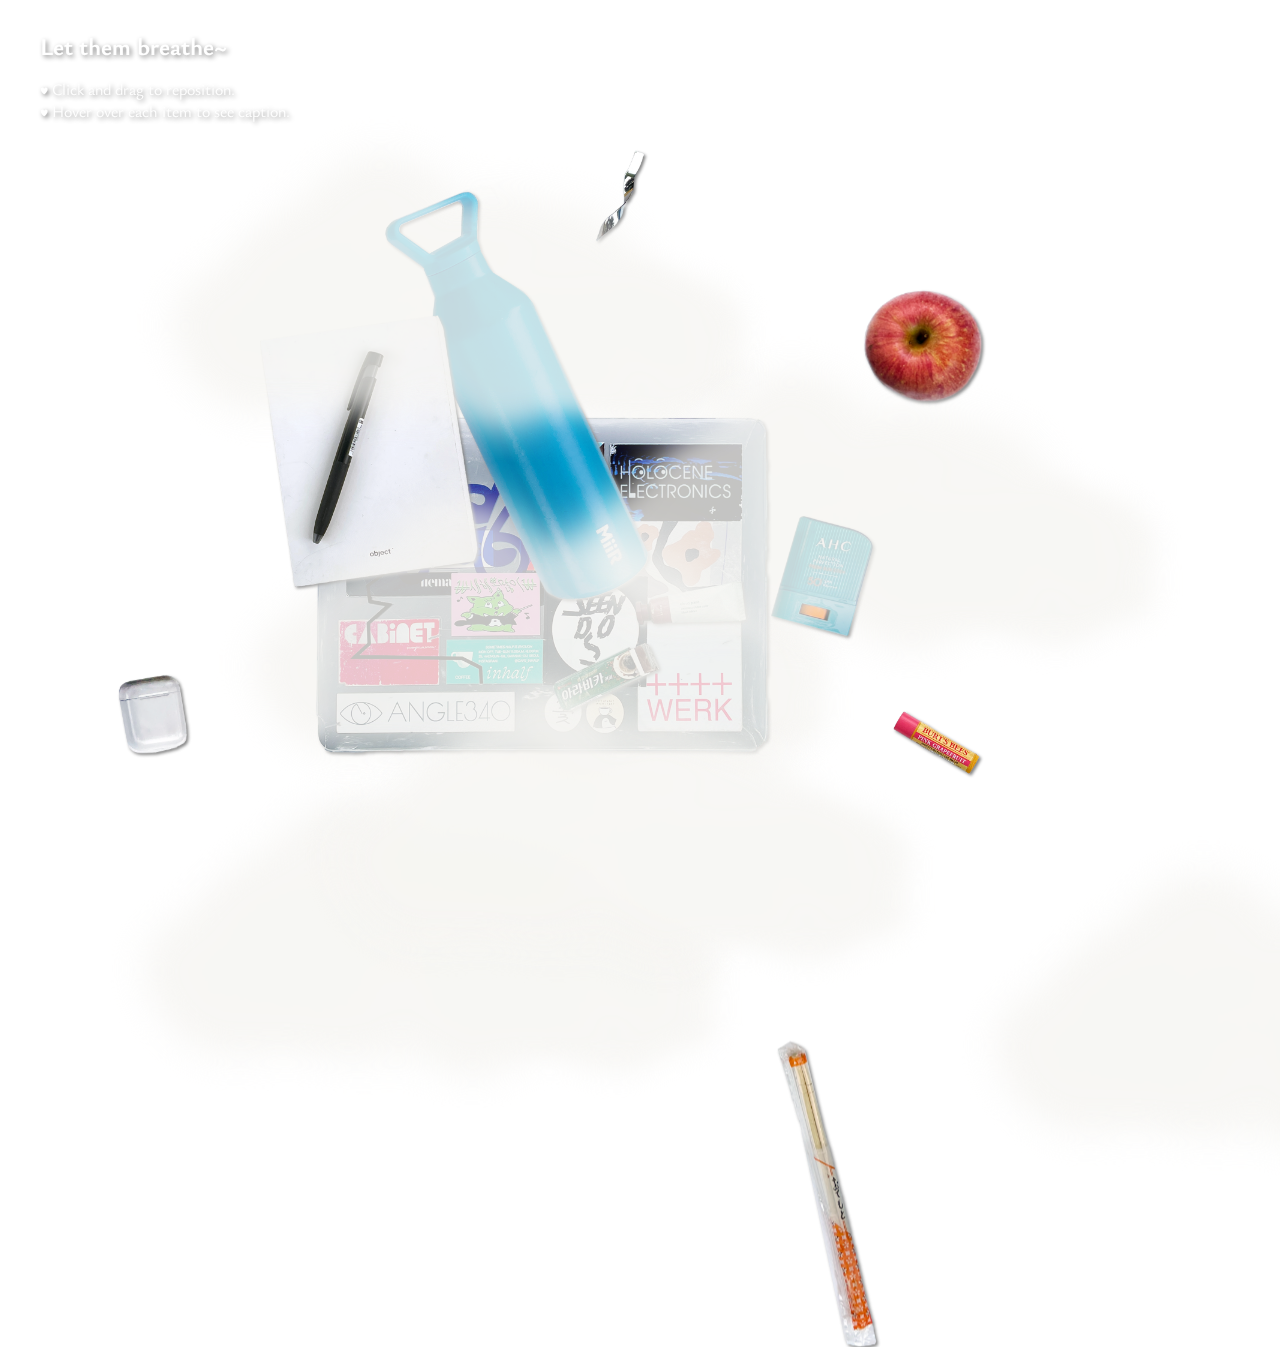
==== whatsinmybag/index.html @ 192b9053 "qq" ====
<!DOCTYPE html>
<html>
  <head>
    <title>what's out my bag?</title>
    <meta charset="utf-8" />
<link rel="stylesheet" type="text/css" href="./css/style.css" />
<script defer src="./js/java.js"></script>
<link rel="preconnect" href="https://fonts.googleapis.com">
<link rel="preconnect" href="https://fonts.gstatic.com" crossorigin>
<link href="https://fonts.googleapis.com/css2?family=Ysabeau:ital,wght@1,400&display=swap" rel="stylesheet">
</head>


<body onmousemove="drag(event)" onmouseup="dragEnd(event)">

  <img id="mac" class="draggable" src="./sources/mac.png" draggable="true" title="a laptop? or a sticker gallery? every laptop i've ever owned has been completely covered by stickers. they're like tattoos for my laptop." ondragstart="dragStart(event)">
  <img id="waterbottle" class="draggable" src="./sources/waterbottle.png" title="my favorite water bottle! beautifully designed by a socially- and environmentally-driven brand from seattle that i fancy." draggable="true" ondragstart="dragStart(event)">
  <img id="notes" class="draggable" src="./sources/notes.png" title="how i get organized...i much prefer pen and paper over digital notetaking." draggable="true" ondragstart="dragStart(event)">
  <img id="airpods" class="draggable" src="./sources/airpods.png" title="music is the essence of life!!!!!!!! ok no but i mean, living in seoul, i often find myself feeling overstimulated by various sounds and visuals. so many cars, signs, people...it can get pretty overwhelming. headphones are a helpful tool to minimize some of the distractions and control my senses." draggable="true" ondragstart="dragStart(event)">
  <img id="apple" class="draggable" src="./sources/apple.png" title="a snackity snack." draggable="true" ondragstart="dragStart(event)">
  <img id="blush" class="draggable" src="./sources/blush.png" title="a bit of blush on my cheeks so i can appear somewhat alive in this dark and gloomy, lifeless world...? just kidding." draggable="true" ondragstart="dragStart(event)">
  <img id="chapstick" class="draggable" src="./sources/chapstick.png" title="for soft, kissable lips, duh." draggable="true" ondragstart="dragStart(event)">
  <img id="chopsticks" class="draggable" src="./sources/chopsticks.png" title="sometimes i retrieve random items from somewhere and don't know what to do with them. so they reside in my bag for however long... this is that instance." draggable="true" ondragstart="dragStart(event)">
  <img id="earring" class="draggable" src="./sources/earring.png" title="an earring...just one." draggable="true" ondragstart="dragStart(event)">
  <img id="gum" class="draggable" src="./sources/gum.png" title="when i was little, my grandma would often ask me to go buy this specific coffee-flavored gum from the little corner. then we'd share it together. it's hard to find this particular gum nowadays, so it was a delightful surprise when i saw it at an old store one day. i keep it in my bag and only take a piece for very special occasions..." draggable="true" ondragstart="dragStart(event)">  
  <img id="meds" class="draggable" src="./sources/meds.png" title="i got prescription meds for my pollen allergies from a korean medicine clinic...but i never finish my meds so they ended up crumpled up in my bag :')" draggable="true" ondragstart="dragStart(event)">
  <img id="sunscreen" class="draggable" src="./sources/sunscreen.png" title="skin protection!" draggable="true" ondragstart="dragStart(event)">


<div class=cloud><img id="cloud" class="draggable" src="./sources/cloud.png" draggable="true" ondragstart="dragStart(event)"><img id="cloud" class="draggable" src="./sources/cloud.png" draggable="true" ondragstart="dragStart(event)"><img id="cloud" class="draggable" src="./sources/cloud.png" draggable="true" ondragstart="dragStart(event)"><img id="cloud" class="draggable" src="./sources/cloud.png" draggable="true" ondragstart="dragStart(event)"><img id="cloud" class="draggable" src="./sources/cloud.png" draggable="true" ondragstart="dragStart(event)"><img id="cloud" class="draggable" src="./sources/cloud.png" draggable="true" ondragstart="dragStart(event)">
</div>


<video id="background-video" autoplay loop muted>
  <source src="sources/bg2.mp4"/>


    </video>
<p><h1>Let them breathe~</h1>
  <font size=2px>♥</font> Click and drag to reposition.<br><font size=2px>♥</font> Hover over each item to see caption.</p></span>

  </body>
</html>
---- whatsinmybag/css/style.css ----
body {
  font-family: 'Ysabeau', sans-serif;
  font-size: 16px;
  padding-top: 6px;
  text-align: left;
  justify-content: left;
  margin-left: 40px;
  color: #ffffff;
  text-shadow: 2px 2px 5px grey;
}

h1 {
  font-family: 'Ysabeau', sans-serif;
  font-size: 24px;
}


#background-video {
  width: 100vw;
  height: 100vh;
  object-fit: cover;
  position: fixed;
  left: 0;
  right: 0;
  top: 0;
  bottom: 0;
  z-index: -2;
}

.draggable {
  cursor: grab;
  position: absolute;
}

.draggable:active {
  cursor: grabbing;
}

#cloud {
  opacity: 80%;
  filter: blur(5px);
  transform: scale(0.9);
  animation: none;
  transition: transform 0.7s ease-in-out;
}

#cloud:hover {
  transform: scale(1.2);
}

 img {
      transition: transform 0.3s ease-in-out;
      transform: scale(0.3);
      animation: floating 2.5s ease-in-out infinite;
  -webkit-
      filter: drop-shadow(6px 6px 6px grey);
      filter: drop-shadow(6px 6px 6px grey);
      position: absolute;
     bottom: 0;
     left: 0;
   }



/* Define the animation */
@keyframes floating {
  0% {
    transform: translateY(0) scale(0.3);
  }
  50% {
    transform: translateY(-15px) scale(0.32);
  }
  100% {
    transform: translateY(0) scale(0.3);
  }
}
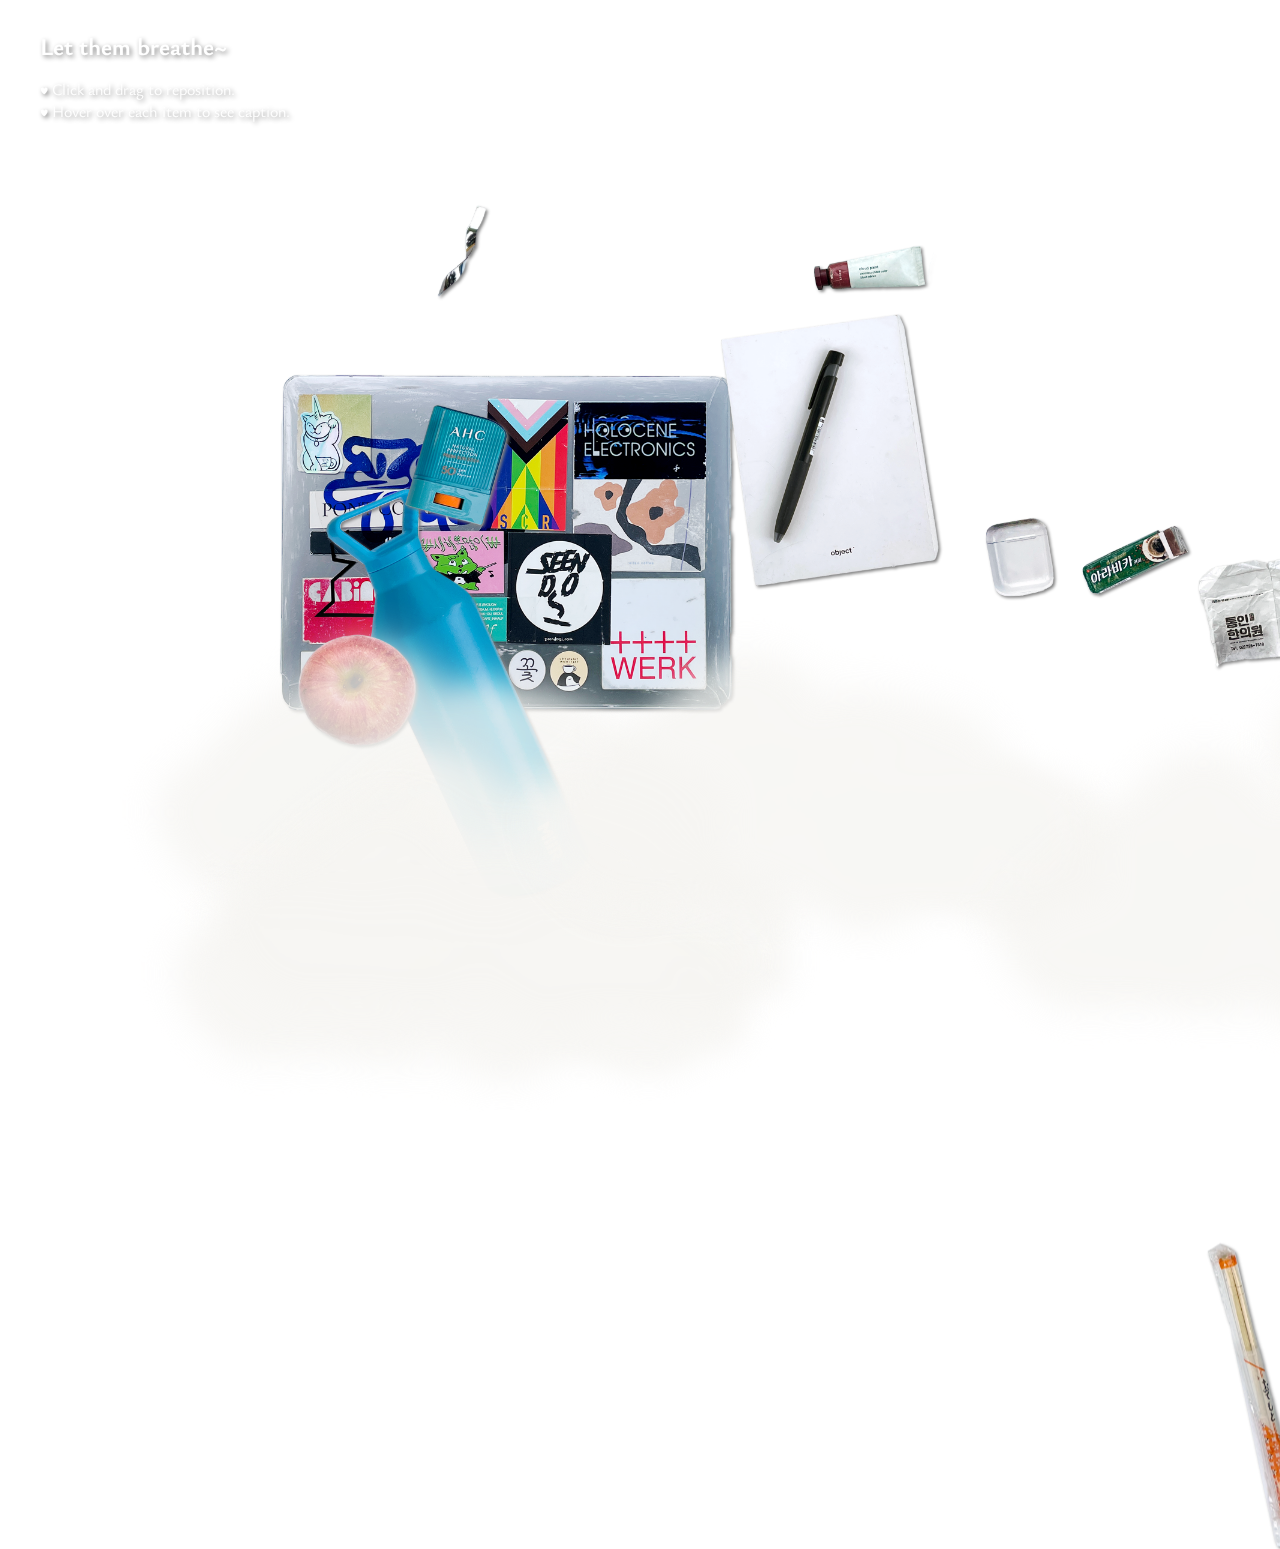
==== commit 44e8c591: "change name" ====
--- a/whatsinmybag/index.html
+++ b/whatsinmybag/index.html
@@ -32,7 +32,7 @@
 
 
 <video id="background-video" autoplay loop muted>
-  <source src="sources/bg2.mp4"/>
+  <source src="sources/bg2.MP4"/>
 
 
     </video>
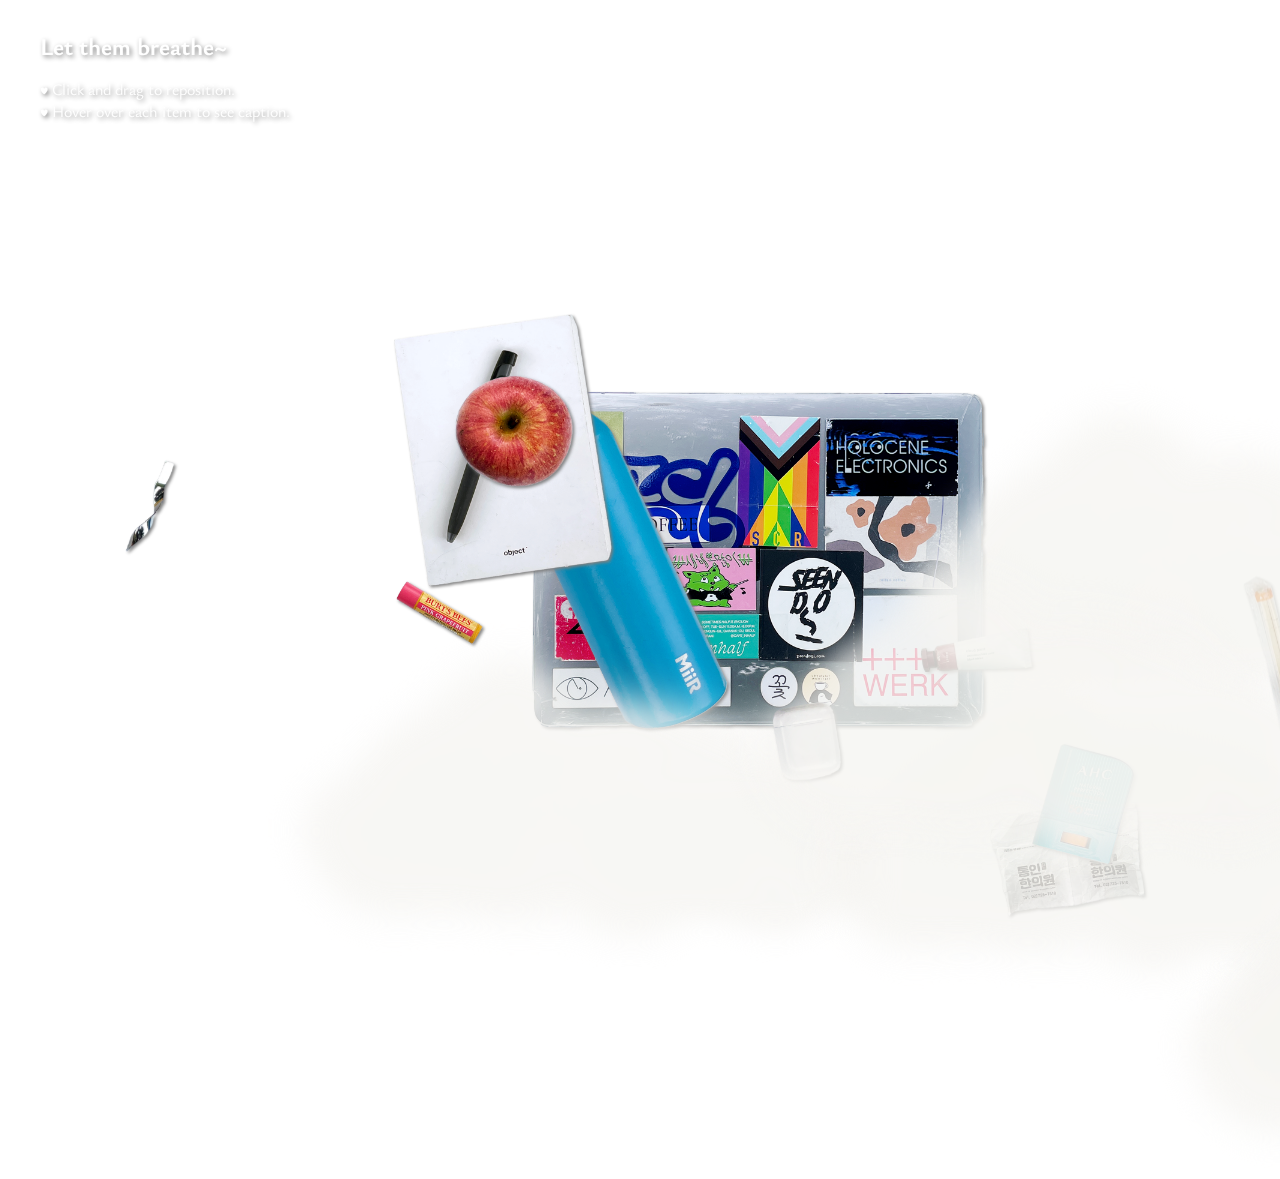
==== commit 5b479c87: "Update index.html" ====
--- a/whatsinmybag/index.html
+++ b/whatsinmybag/index.html
@@ -22,9 +22,9 @@
   <img id="chapstick" class="draggable" src="./sources/chapstick.png" title="for soft, kissable lips, duh." draggable="true" ondragstart="dragStart(event)">
   <img id="chopsticks" class="draggable" src="./sources/chopsticks.png" title="sometimes i retrieve random items from somewhere and don't know what to do with them. so they reside in my bag for however long... this is that instance." draggable="true" ondragstart="dragStart(event)">
   <img id="earring" class="draggable" src="./sources/earring.png" title="an earring...just one." draggable="true" ondragstart="dragStart(event)">
-  <img id="gum" class="draggable" src="./sources/gum.png" title="when i was little, my grandma would often ask me to go buy this specific coffee-flavored gum from the little corner. then we'd share it together. it's hard to find this particular gum nowadays, so it was a delightful surprise when i saw it at an old store one day. i keep it in my bag and only take a piece for very special occasions..." draggable="true" ondragstart="dragStart(event)">  
+  <img id="gum" class="draggable" src="./sources/gum.png" title="when i was little, my grandma would often ask me to go buy this specific coffee-flavored gum from the little corner store. then we'd share it together. it's hard to find this particular gum nowadays, so it was a delightful surprise when i saw it at an old store one day. i keep it in my bag and only take a piece for very special occasions..." draggable="true" ondragstart="dragStart(event)">  
   <img id="meds" class="draggable" src="./sources/meds.png" title="i got prescription meds for my pollen allergies from a korean medicine clinic...but i never finish my meds so they ended up crumpled up in my bag :')" draggable="true" ondragstart="dragStart(event)">
-  <img id="sunscreen" class="draggable" src="./sources/sunscreen.png" title="skin protection!" draggable="true" ondragstart="dragStart(event)">
+  <img id="sunscreen" class="draggable" src="./sources/sunscreen.png" title="skin protection! that's all!" draggable="true" ondragstart="dragStart(event)">
 
 
 <div class=cloud><img id="cloud" class="draggable" src="./sources/cloud.png" draggable="true" ondragstart="dragStart(event)"><img id="cloud" class="draggable" src="./sources/cloud.png" draggable="true" ondragstart="dragStart(event)"><img id="cloud" class="draggable" src="./sources/cloud.png" draggable="true" ondragstart="dragStart(event)"><img id="cloud" class="draggable" src="./sources/cloud.png" draggable="true" ondragstart="dragStart(event)"><img id="cloud" class="draggable" src="./sources/cloud.png" draggable="true" ondragstart="dragStart(event)"><img id="cloud" class="draggable" src="./sources/cloud.png" draggable="true" ondragstart="dragStart(event)">
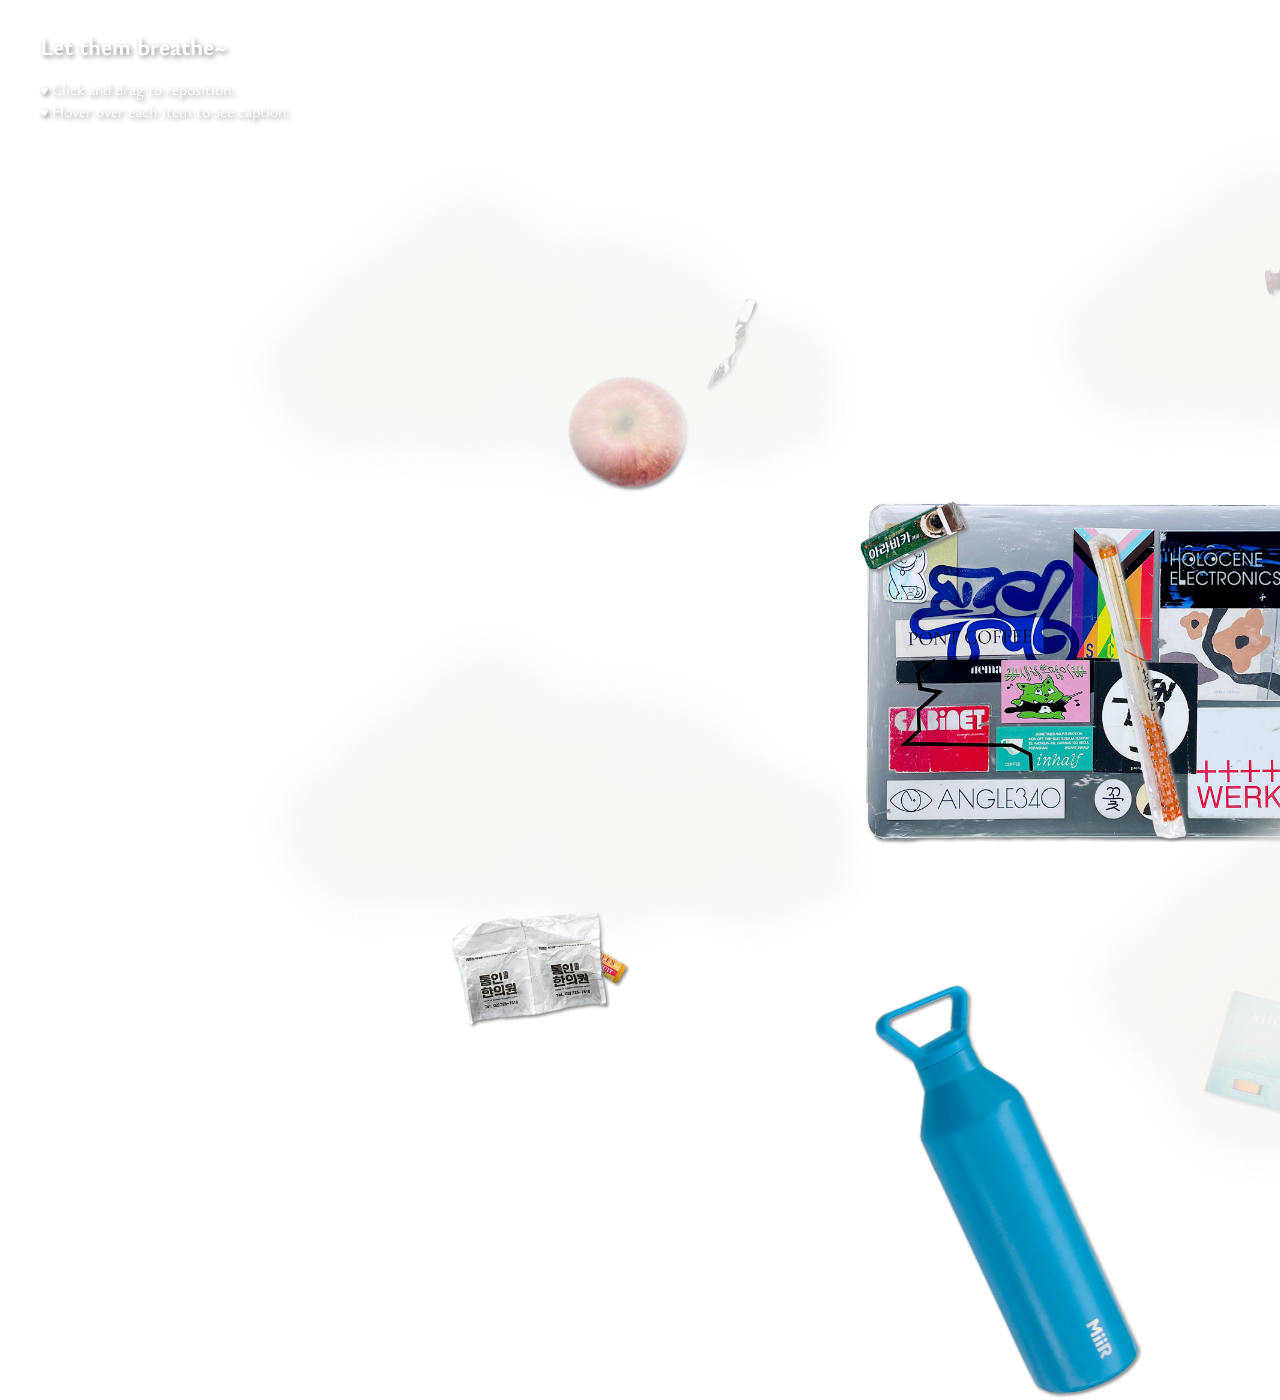
==== commit dbc7998f: "desc" ====
--- a/whatsinmybag/index.html
+++ b/whatsinmybag/index.html
@@ -23,7 +23,7 @@
   <img id="chopsticks" class="draggable" src="./sources/chopsticks.png" title="sometimes i retrieve random items from somewhere and don't know what to do with them. so they reside in my bag for however long... this is that instance." draggable="true" ondragstart="dragStart(event)">
   <img id="earring" class="draggable" src="./sources/earring.png" title="an earring...just one." draggable="true" ondragstart="dragStart(event)">
   <img id="gum" class="draggable" src="./sources/gum.png" title="when i was little, my grandma would often ask me to go buy this specific coffee-flavored gum from the little corner store. then we'd share it together. it's hard to find this particular gum nowadays, so it was a delightful surprise when i saw it at an old store one day. i keep it in my bag and only take a piece for very special occasions..." draggable="true" ondragstart="dragStart(event)">  
-  <img id="meds" class="draggable" src="./sources/meds.png" title="i got prescription meds for my pollen allergies from a korean medicine clinic...but i never finish my meds so they ended up crumpled up in my bag :')" draggable="true" ondragstart="dragStart(event)">
+  <img id="meds" class="draggable" src="./sources/meds.png" title="i got prescription meds for my pollen allergies from a traditional korean medicine clinic...but i never finish my meds so they ended up crumpled up in my bag :')" draggable="true" ondragstart="dragStart(event)">
   <img id="sunscreen" class="draggable" src="./sources/sunscreen.png" title="skin protection! that's all!" draggable="true" ondragstart="dragStart(event)">
 
 
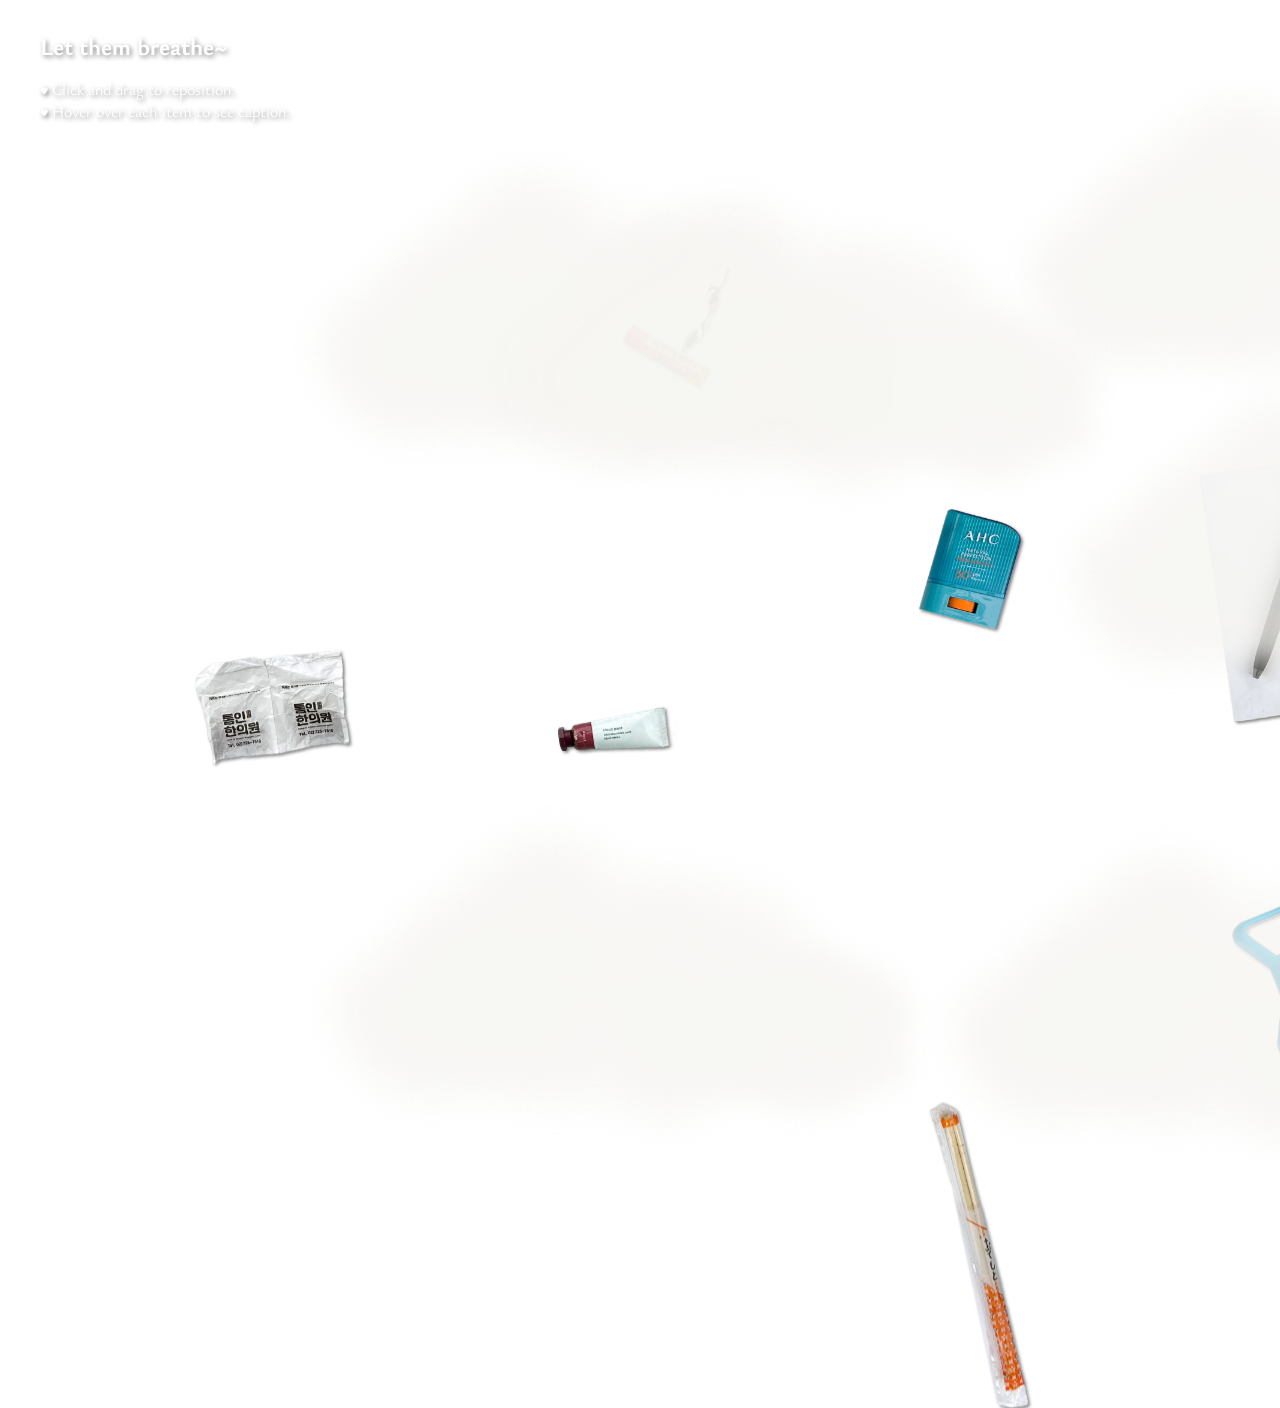
==== commit b763b116: "texts" ====
--- a/whatsinmybag/index.html
+++ b/whatsinmybag/index.html
@@ -18,12 +18,12 @@
   <img id="notes" class="draggable" src="./sources/notes.png" title="how i get organized...i much prefer pen and paper over digital notetaking." draggable="true" ondragstart="dragStart(event)">
   <img id="airpods" class="draggable" src="./sources/airpods.png" title="music is the essence of life!!!!!!!! ok no but i mean, living in seoul, i often find myself feeling overstimulated by various sounds and visuals. so many cars, signs, people...it can get pretty overwhelming. headphones are a helpful tool to minimize some of the distractions and control my senses." draggable="true" ondragstart="dragStart(event)">
   <img id="apple" class="draggable" src="./sources/apple.png" title="a snackity snack." draggable="true" ondragstart="dragStart(event)">
-  <img id="blush" class="draggable" src="./sources/blush.png" title="a bit of blush on my cheeks so i can appear somewhat alive in this dark and gloomy, lifeless world...? just kidding." draggable="true" ondragstart="dragStart(event)">
+  <img id="blush" class="draggable" src="./sources/blush.png" title="a bit of blush on my cheeks so i can appear somewhat chipper in this dark and gloomy world? just kidding." draggable="true" ondragstart="dragStart(event)">
   <img id="chapstick" class="draggable" src="./sources/chapstick.png" title="for soft, kissable lips, duh." draggable="true" ondragstart="dragStart(event)">
   <img id="chopsticks" class="draggable" src="./sources/chopsticks.png" title="sometimes i retrieve random items from somewhere and don't know what to do with them. so they reside in my bag for however long... this is that instance." draggable="true" ondragstart="dragStart(event)">
   <img id="earring" class="draggable" src="./sources/earring.png" title="an earring...just one." draggable="true" ondragstart="dragStart(event)">
   <img id="gum" class="draggable" src="./sources/gum.png" title="when i was little, my grandma would often ask me to go buy this specific coffee-flavored gum from the little corner store. then we'd share it together. it's hard to find this particular gum nowadays, so it was a delightful surprise when i saw it at an old store one day. i keep it in my bag and only take a piece for very special occasions..." draggable="true" ondragstart="dragStart(event)">  
-  <img id="meds" class="draggable" src="./sources/meds.png" title="i got prescription meds for my pollen allergies from a traditional korean medicine clinic...but i never finish my meds so they ended up crumpled up in my bag :')" draggable="true" ondragstart="dragStart(event)">
+  <img id="meds" class="draggable" src="./sources/meds.png" title="i got prescription meds for my pollen allergies from a traditional korean medicine clinic...but they ended up crumpled up in my bag 'cause i never finish my meds :')" draggable="true" ondragstart="dragStart(event)">
   <img id="sunscreen" class="draggable" src="./sources/sunscreen.png" title="skin protection! that's all!" draggable="true" ondragstart="dragStart(event)">
 
 
--- a/whatsinmybag/css/style.css
+++ b/whatsinmybag/css/style.css
@@ -74,3 +74,13 @@
     transform: translateY(0) scale(0.3);
   }
 }
+
+
+<meta name="viewport" content="width=device-width, initial-scale=1.0">
+@media screen and (max-width: 768px) {
+  /* CSS rules for smaller screens */
+}
+img, video {
+  max-width: 100%;
+  height: auto;
+}
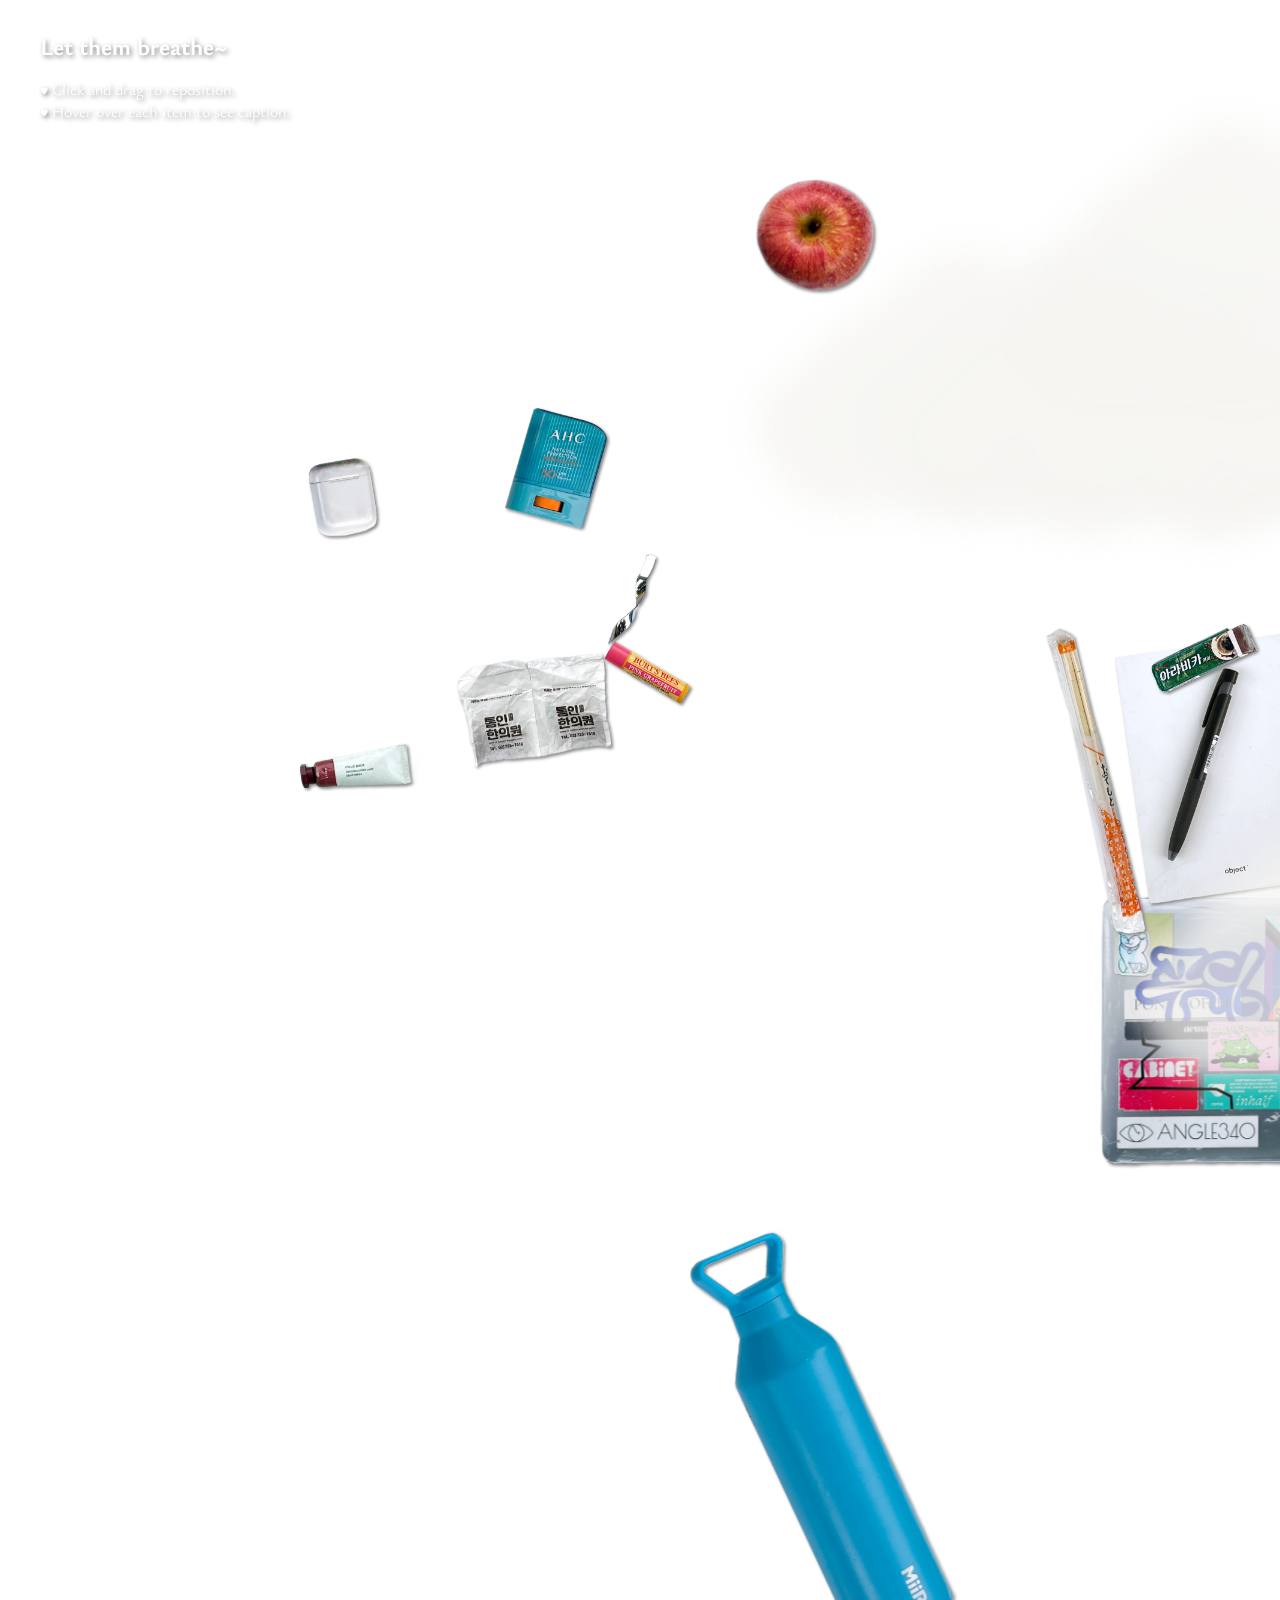
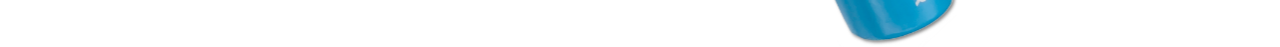
==== commit d0a93641: "mobile" ====
--- a/whatsinmybag/index.html
+++ b/whatsinmybag/index.html
@@ -3,6 +3,8 @@
   <head>
     <title>what's out my bag?</title>
     <meta charset="utf-8" />
+    <meta name="viewport" content="width=device-width, initial-scale=1">
+
 <link rel="stylesheet" type="text/css" href="./css/style.css" />
 <script defer src="./js/java.js"></script>
 <link rel="preconnect" href="https://fonts.googleapis.com">
--- a/whatsinmybag/css/style.css
+++ b/whatsinmybag/css/style.css
@@ -1,3 +1,8 @@
+@media (max-width: 600px) {
+  /* CSS rules for screens smaller than 600px */
+}
+
+
 body {
   font-family: 'Ysabeau', sans-serif;
   font-size: 16px;
@@ -76,10 +81,7 @@
 }
 
 
-<meta name="viewport" content="width=device-width, initial-scale=1.0">
-@media screen and (max-width: 768px) {
-  /* CSS rules for smaller screens */
-}
+
 img, video {
   max-width: 100%;
   height: auto;
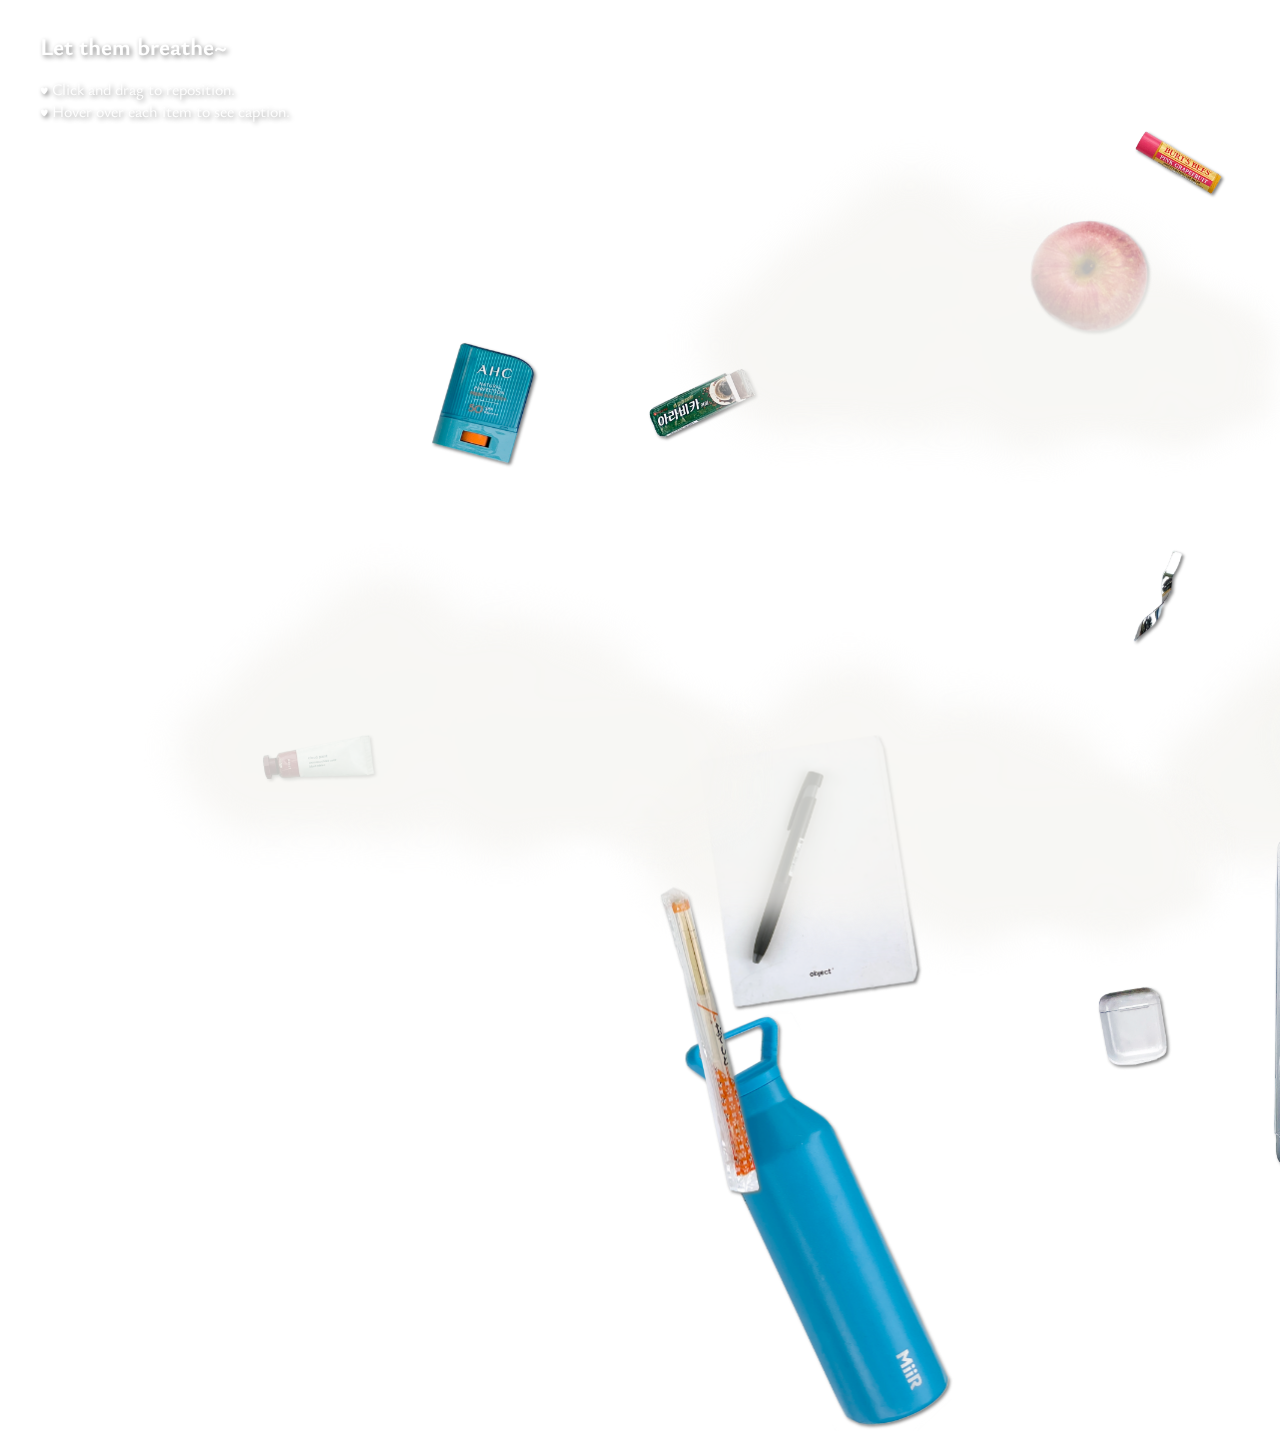
==== commit 63f41b90: "audio" ====
--- a/whatsinmybag/index.html
+++ b/whatsinmybag/index.html
@@ -34,10 +34,12 @@
 
 
 <video id="background-video" autoplay loop muted>
-  <source src="sources/bg2.MP4"/>
+  <source src="sources/bg2.mp4"/>
+    </video>
+    <audio autoplay loop>
+  <source src="sources/parksound.mp3" type="audio/mpeg">
+</audio>
 
-
-    </video>
 <p><h1>Let them breathe~</h1>
   <font size=2px>♥</font> Click and drag to reposition.<br><font size=2px>♥</font> Hover over each item to see caption.</p></span>
 
--- a/whatsinmybag/css/style.css
+++ b/whatsinmybag/css/style.css
@@ -80,9 +80,3 @@
   }
 }
 
-
-
-img, video {
-  max-width: 100%;
-  height: auto;
-}
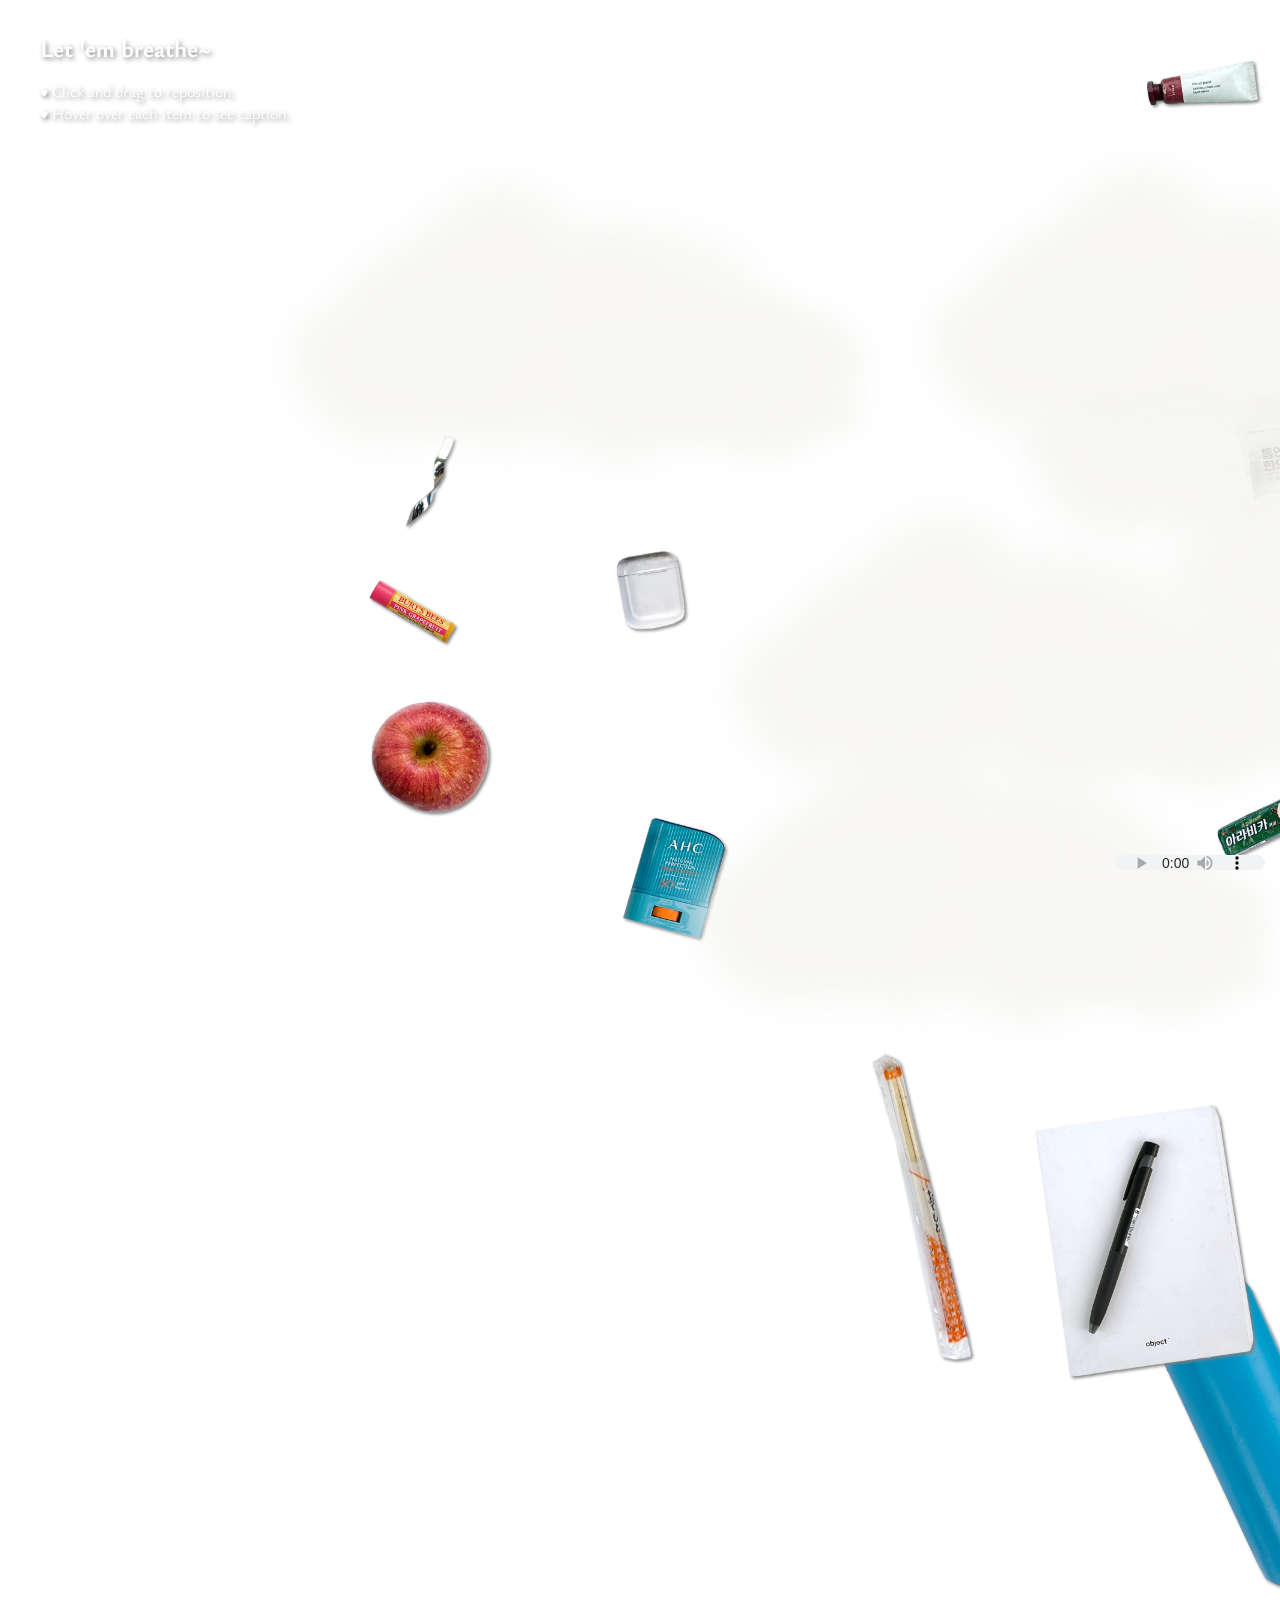
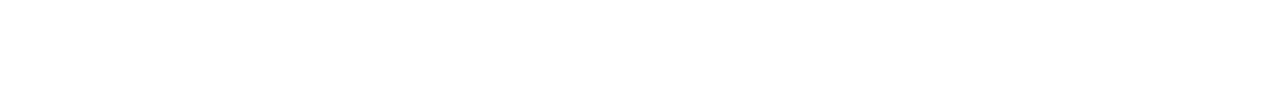
==== commit 6a2b2d2e: "--" ====
--- a/whatsinmybag/index.html
+++ b/whatsinmybag/index.html
@@ -20,7 +20,7 @@
   <img id="notes" class="draggable" src="./sources/notes.png" title="how i get organized...i much prefer pen and paper over digital notetaking." draggable="true" ondragstart="dragStart(event)">
   <img id="airpods" class="draggable" src="./sources/airpods.png" title="music is the essence of life!!!!!!!! ok no but i mean, living in seoul, i often find myself feeling overstimulated by various sounds and visuals. so many cars, signs, people...it can get pretty overwhelming. headphones are a helpful tool to minimize some of the distractions and control my senses." draggable="true" ondragstart="dragStart(event)">
   <img id="apple" class="draggable" src="./sources/apple.png" title="a snackity snack." draggable="true" ondragstart="dragStart(event)">
-  <img id="blush" class="draggable" src="./sources/blush.png" title="a bit of blush on my cheeks so i can appear somewhat chipper in this dark and gloomy world? just kidding." draggable="true" ondragstart="dragStart(event)">
+  <img id="blush" class="draggable" src="./sources/blush.png" title="blush for cheeks~" draggable="true" ondragstart="dragStart(event)">
   <img id="chapstick" class="draggable" src="./sources/chapstick.png" title="for soft, kissable lips, duh." draggable="true" ondragstart="dragStart(event)">
   <img id="chopsticks" class="draggable" src="./sources/chopsticks.png" title="sometimes i retrieve random items from somewhere and don't know what to do with them. so they reside in my bag for however long... this is that instance." draggable="true" ondragstart="dragStart(event)">
   <img id="earring" class="draggable" src="./sources/earring.png" title="an earring...just one." draggable="true" ondragstart="dragStart(event)">
@@ -36,11 +36,13 @@
 <video id="background-video" autoplay loop muted>
   <source src="sources/bg2.mp4"/>
     </video>
-    <audio autoplay loop>
+
+<audio id="background-audio" controls autoplay loop>
   <source src="sources/parksound.mp3" type="audio/mpeg">
+  Your browser does not support the audio element.
 </audio>
 
-<p><h1>Let them breathe~</h1>
+<p><h1>Let 'em breathe~</h1>
   <font size=2px>♥</font> Click and drag to reposition.<br><font size=2px>♥</font> Hover over each item to see caption.</p></span>
 
   </body>
--- a/whatsinmybag/css/style.css
+++ b/whatsinmybag/css/style.css
@@ -5,6 +5,7 @@
 
 body {
   font-family: 'Ysabeau', sans-serif;
+  margin: 10px;
   font-size: 16px;
   padding-top: 6px;
   text-align: left;
@@ -31,6 +32,23 @@
   bottom: 0;
   z-index: -2;
 }
+
+
+#background-audio {
+  position: fixed;
+  right: 0;
+  bottom: 0;
+  padding-bottom: 30px;
+  height: 15px;
+  padding-right: 15px;
+  width: 150px;
+}
+
+#background-audio::-webkit-media-controls-timeline {
+  display: none;
+}
+
+
 
 .draggable {
   cursor: grab;
